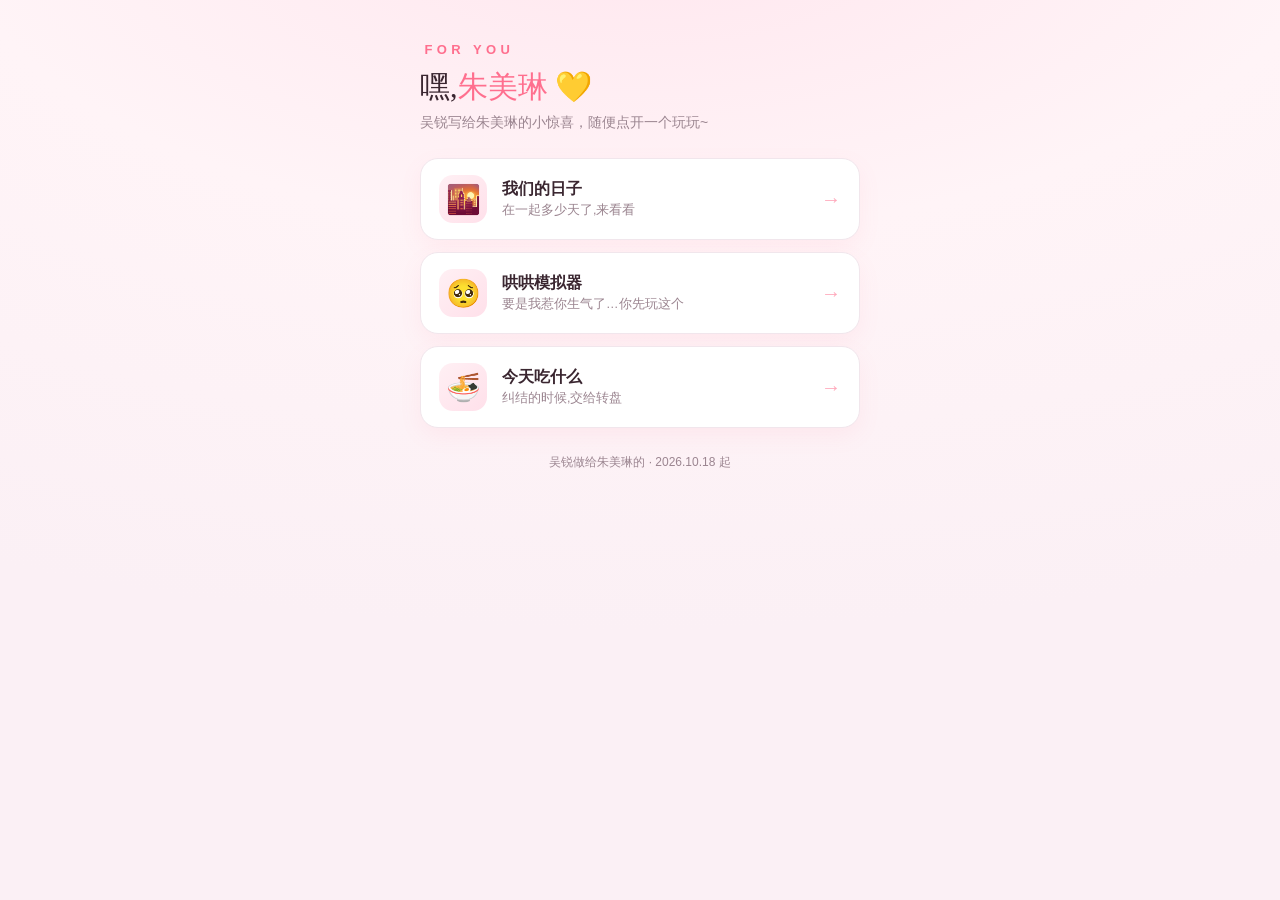
==== index.html @ a214fcf9 "Add couple website" ====
<!doctype html>
<html lang="zh-CN">
<head>
<meta charset="utf-8" />
<meta name="viewport" content="width=device-width, initial-scale=1, viewport-fit=cover" />
<title>给你的小惊喜</title>
<style>
  :root{--ink:#3a2630;--muted:#9b8590;--card:#fff;--line:#f1e6ec;--accent:#ff6f8e}
  *{box-sizing:border-box;margin:0;padding:0}
  body{font-family:"PingFang SC","Hiragino Sans GB","Microsoft YaHei",sans-serif;color:var(--ink);
    background:radial-gradient(120% 80% at 50% -10%,#ffe6ee 0%,#fff4f7 45%,#fbf0f5 100%);
    min-height:100dvh;-webkit-font-smoothing:antialiased;
    padding:calc(env(safe-area-inset-top) + 42px) 20px calc(env(safe-area-inset-bottom) + 36px)}
  .box{max-width:440px;margin:0 auto}
  .hi{font-size:13px;letter-spacing:.34em;text-indent:.34em;color:var(--accent);font-weight:600}
  h1{font-family:"Songti SC","STSong",Georgia,serif;font-weight:400;font-size:30px;margin:10px 0 6px}
  h1 b{color:var(--accent);font-weight:400}
  .lead{color:var(--muted);font-size:14px;margin-bottom:26px}
  .grid{display:flex;flex-direction:column;gap:12px}
  a.card{display:flex;align-items:center;gap:15px;text-decoration:none;color:inherit;
    background:var(--card);border:1px solid var(--line);border-radius:18px;padding:16px 18px;
    box-shadow:0 8px 22px rgba(255,111,142,.08);transition:transform .16s,box-shadow .16s;
    -webkit-tap-highlight-color:transparent}
  a.card:hover{transform:translateY(-2px);box-shadow:0 14px 30px rgba(255,111,142,.16)}
  a.card:active{transform:translateY(0) scale(.99)}
  a.card:focus-visible{outline:2px solid var(--accent);outline-offset:2px}
  .emoji{font-size:28px;width:48px;height:48px;flex:none;display:grid;place-items:center;
    background:linear-gradient(135deg,#fff0f4,#ffe0ea);border-radius:14px}
  .t b{display:block;font-size:16px;font-weight:600}
  .t small{color:var(--muted);font-size:12.5px}
  .arrow{margin-left:auto;color:var(--accent);font-size:20px;opacity:.6}
  footer{text-align:center;color:var(--muted);font-size:12px;margin-top:26px}
</style>
</head>
<body>
  <div class="box">
    <p class="hi">FOR YOU</p>
    <h1>嘿,<b id="her">宝贝</b> 💛</h1>
    <p class="lead">吴锐写给朱美琳的小惊喜，随便点开一个玩玩~</p>

    <nav class="grid">
      <a class="card" href="love-home.html">
        <span class="emoji">🌇</span>
        <span class="t"><b>我们的日子</b><small>在一起多少天了,来看看</small></span>
        <span class="arrow">→</span>
      </a>
      <a class="card" href="honghong.html">
        <span class="emoji">🥺</span>
        <span class="t"><b>哄哄模拟器</b><small>要是我惹你生气了…你先玩这个</small></span>
        <span class="arrow">→</span>
      </a>
      <a class="card" href="food-wheel.html">
        <span class="emoji">🍜</span>
        <span class="t"><b>今天吃什么</b><small>纠结的时候,交给转盘</small></span>
        <span class="arrow">→</span>
      </a>
    </nav>

    <footer>吴锐做给朱美琳的 · 2026.10.18 起</footer>
  </div>

<script src="config.js"></script>
<script>
  var c = window.COUPLE_CONFIG || {};
  document.getElementById("her").textContent = c.herName || "宝贝";
  document.title = "给" + (c.herName || "你") + "的小惊喜";
</script>
</body>
</html>
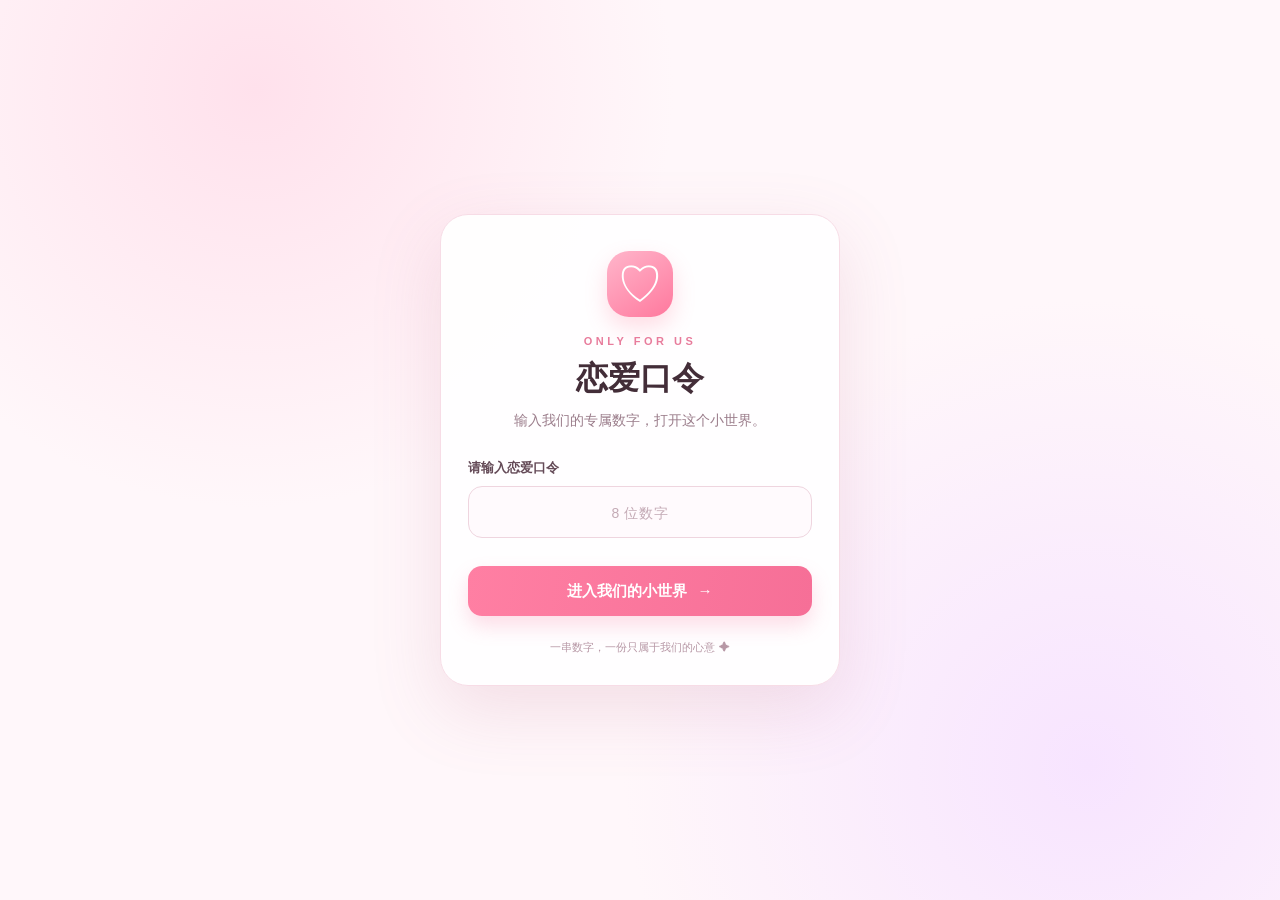
==== commit 0df97010: "Add love passcode gate to all pages" ====
--- a/index.html
+++ b/index.html
@@ -1,9 +1,11 @@
 <!doctype html>
-<html lang="zh-CN">
+<html lang="zh-CN" class="love-locked">
 <head>
 <meta charset="utf-8" />
 <meta name="viewport" content="width=device-width, initial-scale=1, viewport-fit=cover" />
 <title>给你的小惊喜</title>
+<link rel="stylesheet" href="gate.css" />
+<script src="gate.js"></script>
 <style>
   :root{--ink:#3a2630;--muted:#9b8590;--card:#fff;--line:#f1e6ec;--accent:#ff6f8e}
   *{box-sizing:border-box;margin:0;padding:0}
--- a/gate.css
+++ b/gate.css
@@ -0,0 +1,19 @@
+
+  html.love-locked body > :not(#love-gate){display:none!important}
+  html.love-locked body{overflow:hidden}
+  #love-gate{position:fixed;inset:0;z-index:99999;display:grid;place-items:center;overflow:auto;padding:calc(env(safe-area-inset-top) + 24px) 20px calc(env(safe-area-inset-bottom) + 24px);background:radial-gradient(circle at 20% 10%,#ffe1ec,transparent 32%),radial-gradient(circle at 85% 85%,#f7e4ff,transparent 35%),#fff7fa;font-family:"PingFang SC","Microsoft YaHei",sans-serif;color:#432d38}
+  .love-gate-card{width:min(100%,400px);padding:36px 27px 30px;text-align:center;background:rgba(255,255,255,.94);border:1px solid #f7dce6;border-radius:28px;box-shadow:0 24px 70px rgba(181,91,126,.16)}
+  .love-gate-heart{width:66px;height:66px;margin:0 auto 18px;border-radius:22px;display:grid;place-items:center;background:linear-gradient(145deg,#ffb6cb,#ff789d);color:#fff;font-size:46px;line-height:1;box-shadow:0 10px 22px rgba(255,111,142,.24)}
+  .love-gate-eyebrow{color:#e87c9c;font-size:11px;font-weight:700;letter-spacing:.32em}
+  #love-gate-title{margin:10px 0 8px;font-family:"Songti SC","STSong",serif;font-size:32px;font-weight:600;color:#432d38}
+  .love-gate-description{margin:0 0 28px;color:#9b7d8b;font-size:14px;line-height:1.6}
+  #love-gate-form{text-align:left}
+  #love-gate-form label{display:block;margin-bottom:9px;color:#654b58;font-size:13px;font-weight:600}
+  #love-gate-input{display:block;width:100%;height:52px;padding:0 16px;border:1px solid #efd5df;border-radius:14px;outline:none;background:#fffafd;color:#432d38;font:600 19px "PingFang SC","Microsoft YaHei",sans-serif;letter-spacing:.18em;text-align:center}
+  #love-gate-input:focus{border-color:#fa86a7;box-shadow:0 0 0 4px rgba(250,134,167,.14)}
+  #love-gate-input::placeholder{color:#c4aab5;font-size:14px;font-weight:400;letter-spacing:.05em}
+  #love-gate-error{min-height:28px;padding-top:7px;color:#d94d76;font-size:12px;text-align:center}
+  #love-gate-form button{width:100%;height:50px;border:0;border-radius:14px;background:linear-gradient(100deg,#ff7fa3,#f66f97);color:#fff;font:600 15px "PingFang SC","Microsoft YaHei",sans-serif;cursor:pointer;box-shadow:0 10px 20px rgba(246,111,151,.23)}
+  #love-gate-form button:focus-visible{outline:3px solid #d94d76;outline-offset:3px}
+  #love-gate-form button span{margin-left:6px}
+  .love-gate-footer{margin:24px 0 0;color:#b797a5;font-size:11px}
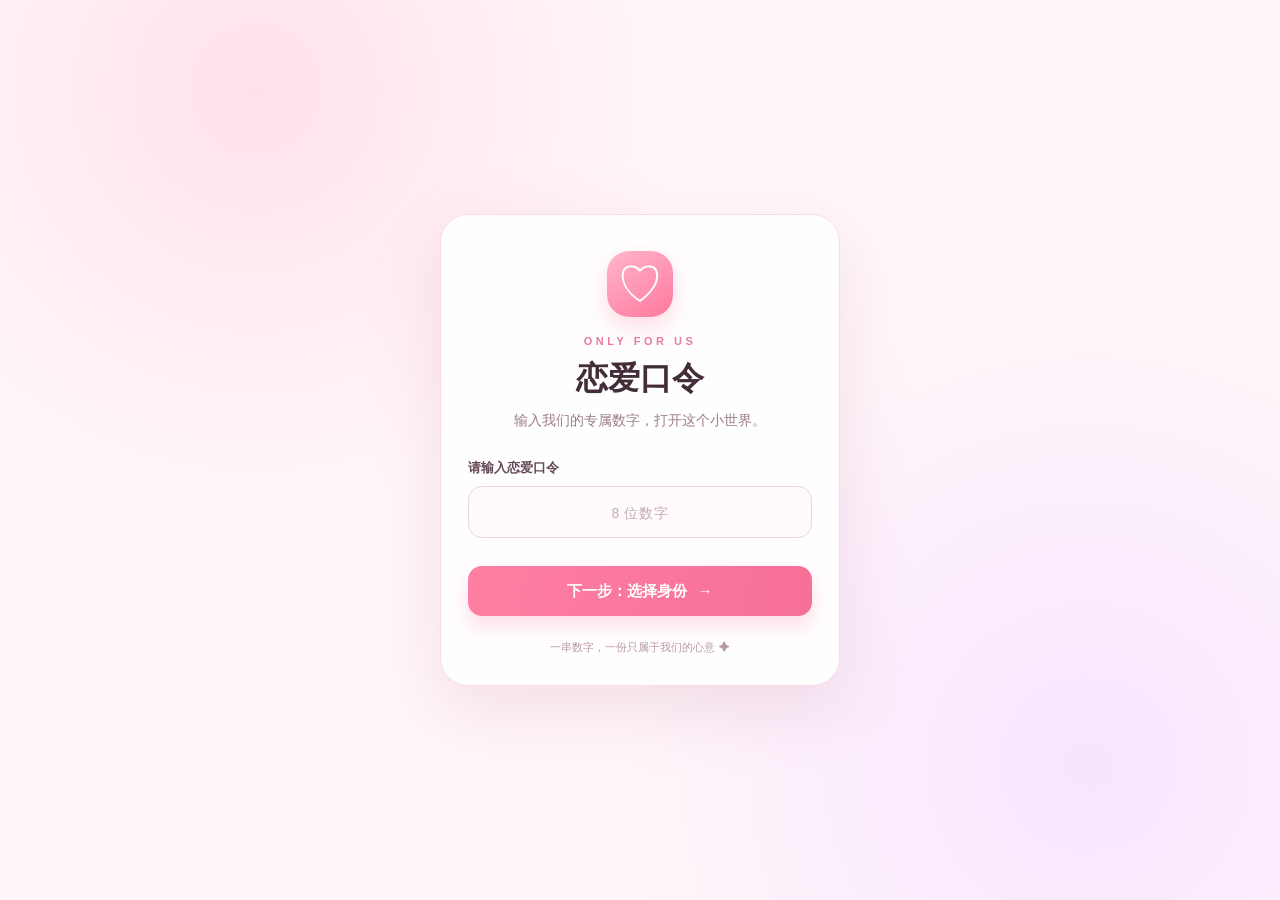
==== commit 8880d15c: "Choose identity before entering love site" ====
--- a/index.html
+++ b/index.html
@@ -4,8 +4,8 @@
 <meta charset="utf-8" />
 <meta name="viewport" content="width=device-width, initial-scale=1, viewport-fit=cover" />
 <title>给你的小惊喜</title>
-<link rel="stylesheet" href="gate.css" />
-<script src="gate.js"></script>
+<link rel="stylesheet" href="gate.css?v=2" />
+<script src="gate.js?v=2"></script>
 <style>
   :root{--ink:#3a2630;--muted:#9b8590;--card:#fff;--line:#f1e6ec;--accent:#ff6f8e}
   *{box-sizing:border-box;margin:0;padding:0}
@@ -18,6 +18,10 @@
   h1{font-family:"Songti SC","STSong",Georgia,serif;font-weight:400;font-size:30px;margin:10px 0 6px}
   h1 b{color:var(--accent);font-weight:400}
   .lead{color:var(--muted);font-size:14px;margin-bottom:26px}
+  .identity-bar{display:flex;align-items:center;justify-content:space-between;gap:12px;margin:-12px 0 22px;padding:10px 13px;border:1px solid var(--line);border-radius:14px;background:rgba(255,255,255,.72);color:var(--muted);font-size:12px}
+  .identity-bar strong{color:var(--ink)}
+  .identity-bar button{border:0;background:none;color:var(--accent);font:inherit;font-weight:600;cursor:pointer}
+  .identity-bar button:focus-visible{outline:2px solid var(--accent);outline-offset:2px}
   .grid{display:flex;flex-direction:column;gap:12px}
   a.card{display:flex;align-items:center;gap:15px;text-decoration:none;color:inherit;
     background:var(--card);border:1px solid var(--line);border-radius:18px;padding:16px 18px;
@@ -37,8 +41,9 @@
 <body>
   <div class="box">
     <p class="hi">FOR YOU</p>
-    <h1>嘿,<b id="her">宝贝</b> 💛</h1>
-    <p class="lead">吴锐写给朱美琳的小惊喜，随便点开一个玩玩~</p>
+    <h1>嘿,<b id="viewerName">宝贝</b> 💛</h1>
+    <p class="lead">吴锐和朱美琳的专属小世界，随便点开一个玩玩~</p>
+    <div class="identity-bar"><span>当前身份：<strong id="currentIdentity">待选择</strong></span><button type="button" id="switchIdentity">切换身份</button></div>
 
     <nav class="grid">
       <a class="card" href="love-home.html">
@@ -48,7 +53,7 @@
       </a>
       <a class="card" href="honghong.html">
         <span class="emoji">🥺</span>
-        <span class="t"><b>哄哄模拟器</b><small>要是我惹你生气了…你先玩这个</small></span>
+        <span class="t"><b>哄哄模拟器</b><small>看看今天怎么把对方哄开心</small></span>
         <span class="arrow">→</span>
       </a>
       <a class="card" href="food-wheel.html">
@@ -64,7 +69,14 @@
 <script src="config.js"></script>
 <script>
   var c = window.COUPLE_CONFIG || {};
-  document.getElementById("her").textContent = c.herName || "宝贝";
+  function showViewer() {
+    var isZhu = window.LOVE_IDENTITY === "zhu";
+    document.getElementById("viewerName").textContent = isZhu ? (c.nickname || c.herName || "朱美琳") : (c.myName || "吴锐");
+    document.getElementById("currentIdentity").textContent = isZhu ? (c.herName || "朱美琳") : (c.myName || "吴锐");
+  }
+  document.getElementById("switchIdentity").addEventListener("click", function () { window.LOVE_GATE.switchIdentity(); });
+  if (window.LOVE_IDENTITY) showViewer();
+  else document.addEventListener("love:ready", showViewer, {once:true});
   document.title = "给" + (c.herName || "你") + "的小惊喜";
 </script>
 </body>
--- a/gate.css
+++ b/gate.css
@@ -17,3 +17,10 @@
   #love-gate-form button:focus-visible{outline:3px solid #d94d76;outline-offset:3px}
   #love-gate-form button span{margin-left:6px}
   .love-gate-footer{margin:24px 0 0;color:#b797a5;font-size:11px}
+  .love-gate-choices{display:grid;gap:12px;margin-top:4px}
+  .love-gate-choice{display:flex;align-items:center;gap:8px;width:100%;min-height:62px;padding:12px 17px;border:1px solid #f1d5e0;border-radius:16px;background:#fff9fc;color:#6e5260;font:inherit;cursor:pointer;text-align:left;transition:transform .16s,border-color .16s,box-shadow .16s}
+  .love-gate-choice:hover{transform:translateY(-2px);border-color:#f39ab5;box-shadow:0 8px 18px rgba(246,111,151,.12)}
+  .love-gate-choice:focus-visible{outline:3px solid #d94d76;outline-offset:3px}
+  .love-gate-choice span{font-size:13px}
+  .love-gate-choice strong{font-size:18px;color:#48303d}
+  .love-gate-choice i{margin-left:auto;color:#ef7fa2;font-size:20px;font-style:normal}
